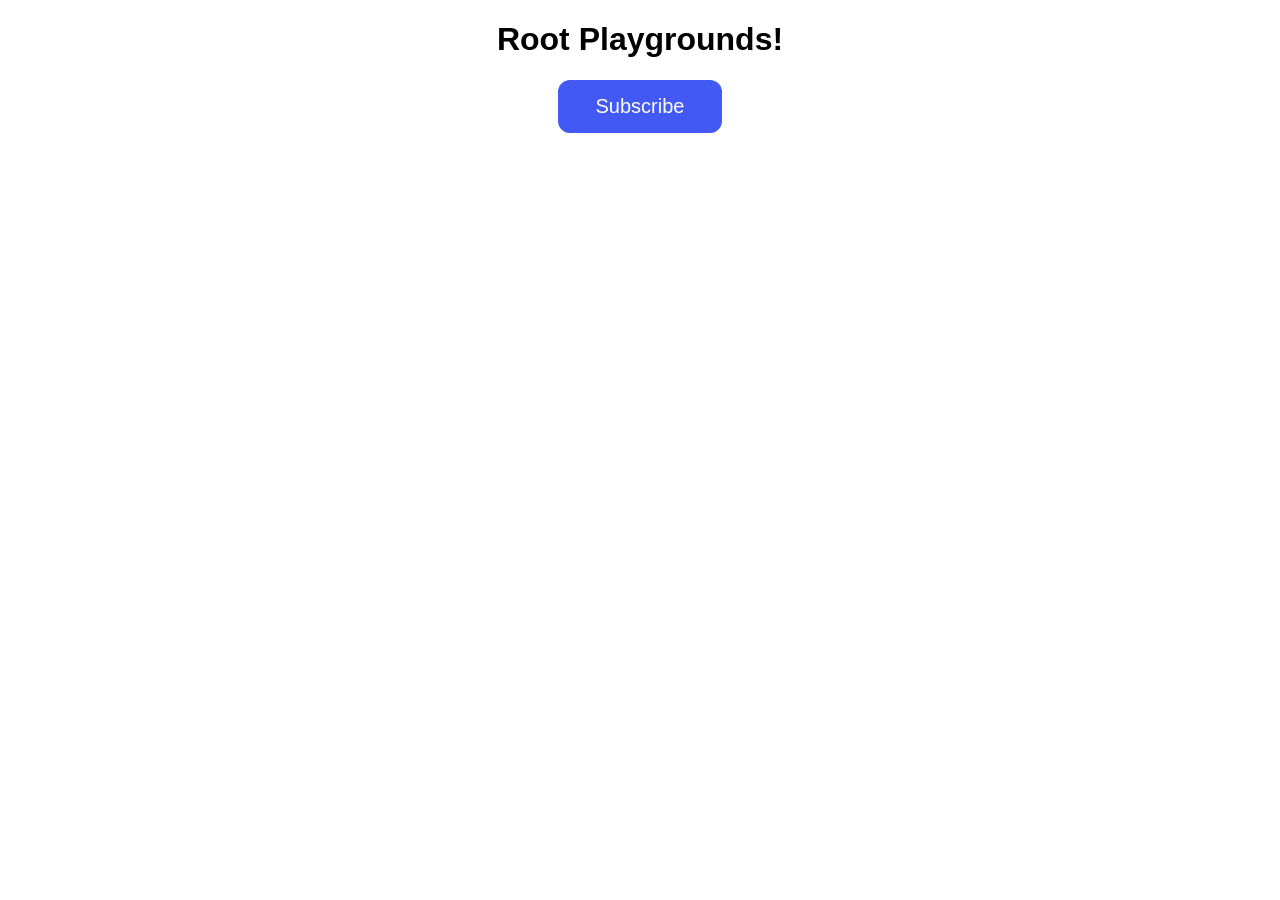
==== index.html @ 2275a536 "url updated" ====
<!DOCTYPE html>
<html lang="en-US">

	<link rel="stylesheet" href="style.css">

	<h1 class="title">Root Playgrounds!</h1>

	<a href="https://developer.apple.com/ul/sp0?url=https://rootrobotics.github.io/feed.json" class="button"> Subscribe </a>

</html>
---- style.css ----
html {
	font-family: sans-serif;
}

.title {
	text-align: center;
}

.button {
    background-color: #4259f4;
    color: white;
    margin: auto;
    padding: 15px 32px;
    text-align: center;
    text-decoration: none;
    display: block;
    width: 100px;
    font-size: 20px;
    font-weight: lighter;
    border-radius: 12px;
}
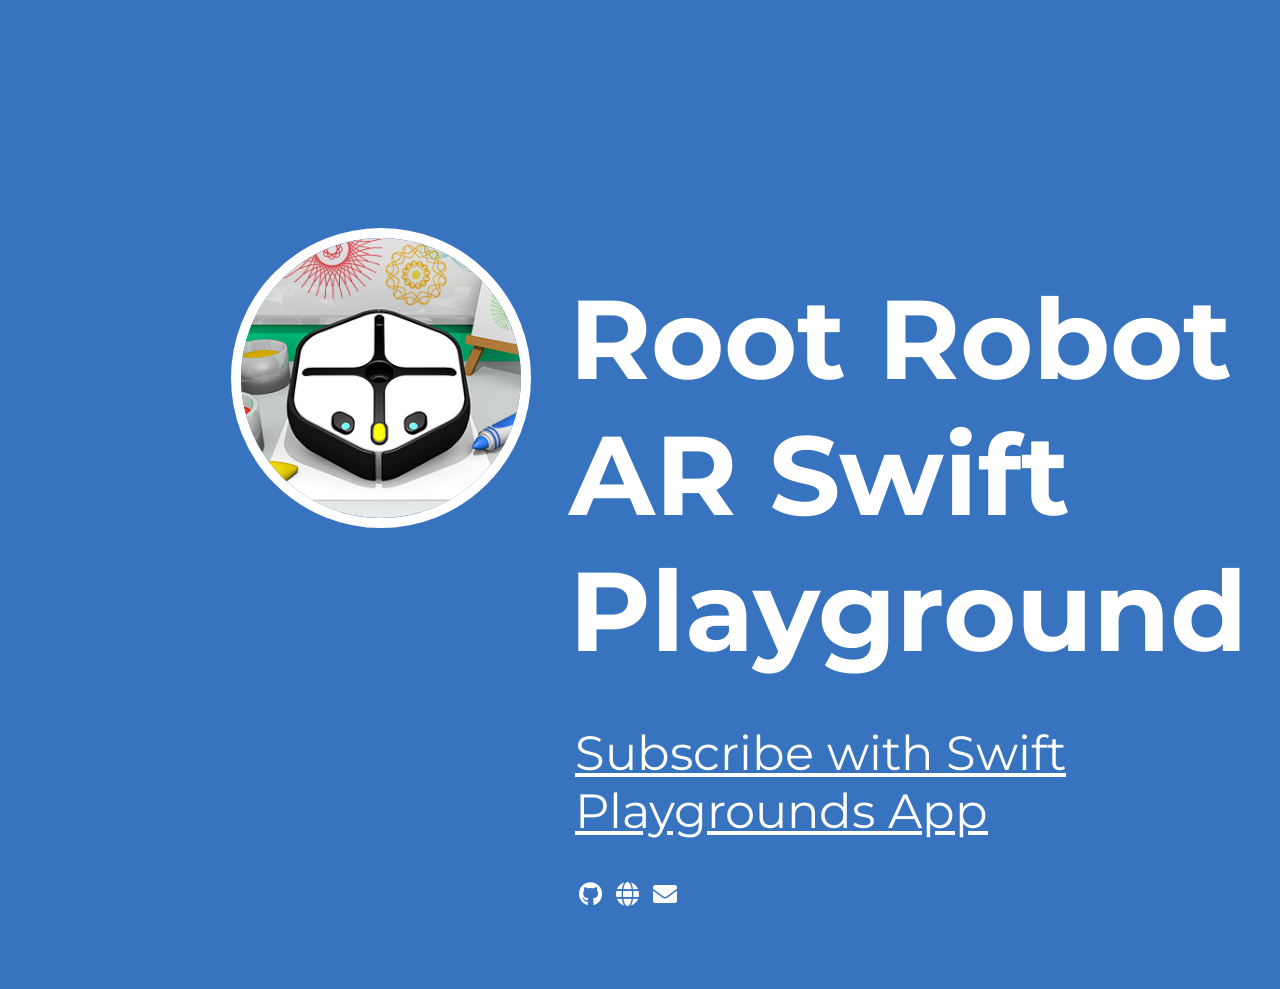
==== commit e63f4413: "Built hugo site in root directory Must run hugo command from RootRobotics.github.io directory" ====
--- a/index.html
+++ b/index.html
@@ -1,11 +1,55 @@
+<!DOCTYPE html>
+<html lang="en-us"><head>
+	<meta name="generator" content="Hugo 0.55.6" />
+    <meta charset="UTF-8">
+    <meta name="viewport" content="width=device-width, initial-scale=1.0">
+        <meta name="description" content="">
 
-<!DOCTYPE html>
-<html lang="en-US">
+    <title>
+            Root Robot AR Swift Playground
+    </title>
 
-	<link rel="stylesheet" href="style.css">
+    
+    <link rel="stylesheet" href="/css/style.css">
 
-	<h1 class="title">Root Playgrounds!</h1>
+    <link rel="stylesheet" href="https://fonts.googleapis.com/css?family=Montserrat:400,700">
+    <link rel="stylesheet" href="https://use.fontawesome.com/releases/v5.8.1/css/all.css" integrity="sha384-50oBUHEmvpQ+1lW4y57PTFmhCaXp0ML5d60M1M7uH2+nqUivzIebhndOJK28anvf" crossorigin="anonymous">
 
-	<a href="https://developer.apple.com/ul/sp0?url=https://rootrobotics.github.io/feed.json" class="button"> Subscribe </a>
+    
+    <link rel="apple-touch-icon" sizes="180x180" href="/apple-touch-icon.png">
+    <link rel="icon" type="image/png" sizes="32x32" href="/favicon-32x32.png">
+    <link rel="icon" type="image/png" sizes="16x16" href="/favicon-16x16.png">
+    <link rel="manifest" href="/site.webmanifest">
 
+    
+    <link href="/index.xml" rel="alternate" type="application/rss+xml" title="Root Robot AR Swift Playground" />
+
+    
+        
+    
+</head>
+<body>
+
+<main>
+    <div class="column left">
+        <img src="images/square.png" class="portrait" alt="Portrait" />
+    </div>
+    <div class="column right"><h1>Root Robot AR Swift Playground</h1><h2><a rel="me" href="https://developer.apple.com/ul/sp0?url=https://rootrobotics.github.io/feed.json">Subscribe with Swift Playgrounds App</a></h2>
+
+        <div class="links"><a rel="me" href="https://github.com/RootRobotics/RootRobotics.github.io" title="GitHub">
+                    <span class="fab fa-github"></span>
+                </a><a rel="me" href="https://RootRobotics.com" title="HomePage">
+                    <span class="fas fa-globe"></span>
+                </a><a rel="me" href="mailto:team@rootrobotics.com" title="EMail">
+                    <span class="fas fa-envelope"></span>
+                </a></div>
+    </div>
+</main>
+
+<footer>
+    <div class="column"></div>
+    <div class="column">
+        
+    </div>
+</footer></body>
 </html>
--- a/css/style.css
+++ b/css/style.css
@@ -0,0 +1 @@
+html,body{color:#fff;margin:1rem;padding:0}html{font-family:Montserrat,"Helvetica Neue","Segoe UI",Helvetica,Arial,sans-serif;font-size:16px;overflow-y:auto}body{background-color:#3773BF}a{-webkit-transition:color 0.2s ease-out;-moz-transition:color 0.2s ease-out;transition:color 0.2s ease-out;color:#fff}a:hover{color:#333}h1{font-size:7rem}h2{font-size:3rem;font-weight:normal}@media screen and (max-width: 992px){h1{font-size:10vw}h2{font-size:2.5rem}}img.portrait{box-sizing:border-box;border-radius:50%;border:10px solid #fff;margin:2em 3em;width:100%;height:auto;max-width:300px;max-height:300px}.column{flex:1}main{display:flex;margin-top:20vh}main .column.left{text-align:end}main .column.right h1{margin-left:-10px;margin-bottom:0.4em}main .column.right h2{margin-left:-4px;margin-top:0}main .column.right .links{margin-top:2.5rem;font-size:1.5rem}main .column.right .links a{margin-right:0.5rem;text-decoration:none}@media screen and (max-width: 992px){main{flex-direction:column;margin-top:0}main .column.left{text-align:center}main .column.right h1{margin-top:0}main img.portrait{margin:0}}footer{display:flex;margin-top:3rem;font-size:0.75rem}@media screen and (max-width: 992px){footer{flex-direction:column}}
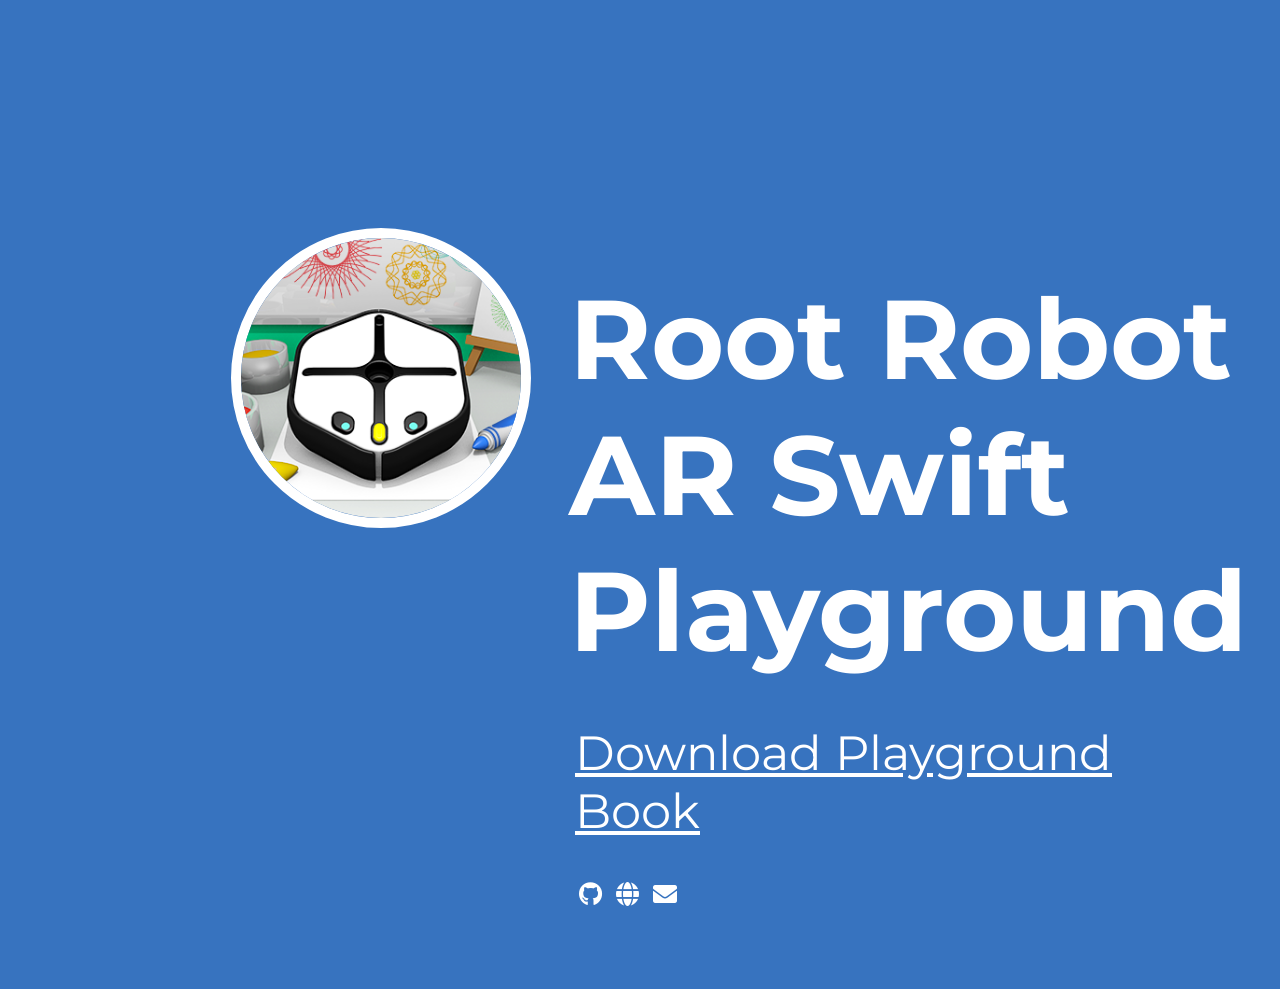
==== commit 324c80a5: "Directly download zip file" ====
--- a/index.html
+++ b/index.html
@@ -34,7 +34,7 @@
     <div class="column left">
         <img src="images/square.png" class="portrait" alt="Portrait" />
     </div>
-    <div class="column right"><h1>Root Robot AR Swift Playground</h1><h2><a rel="me" href="https://developer.apple.com/ul/sp0?url=https://rootrobotics.github.io/feed.json">Subscribe with Swift Playgrounds App</a></h2>
+    <div class="column right"><h1>Root Robot AR Swift Playground</h1><h2><a rel="me" href="https://rootrobotics.github.io/arroot/arroot.playgroundbook.zip">Download Playground Book</a></h2>
 
         <div class="links"><a rel="me" href="https://github.com/RootRobotics/RootRobotics.github.io" title="GitHub">
                     <span class="fab fa-github"></span>
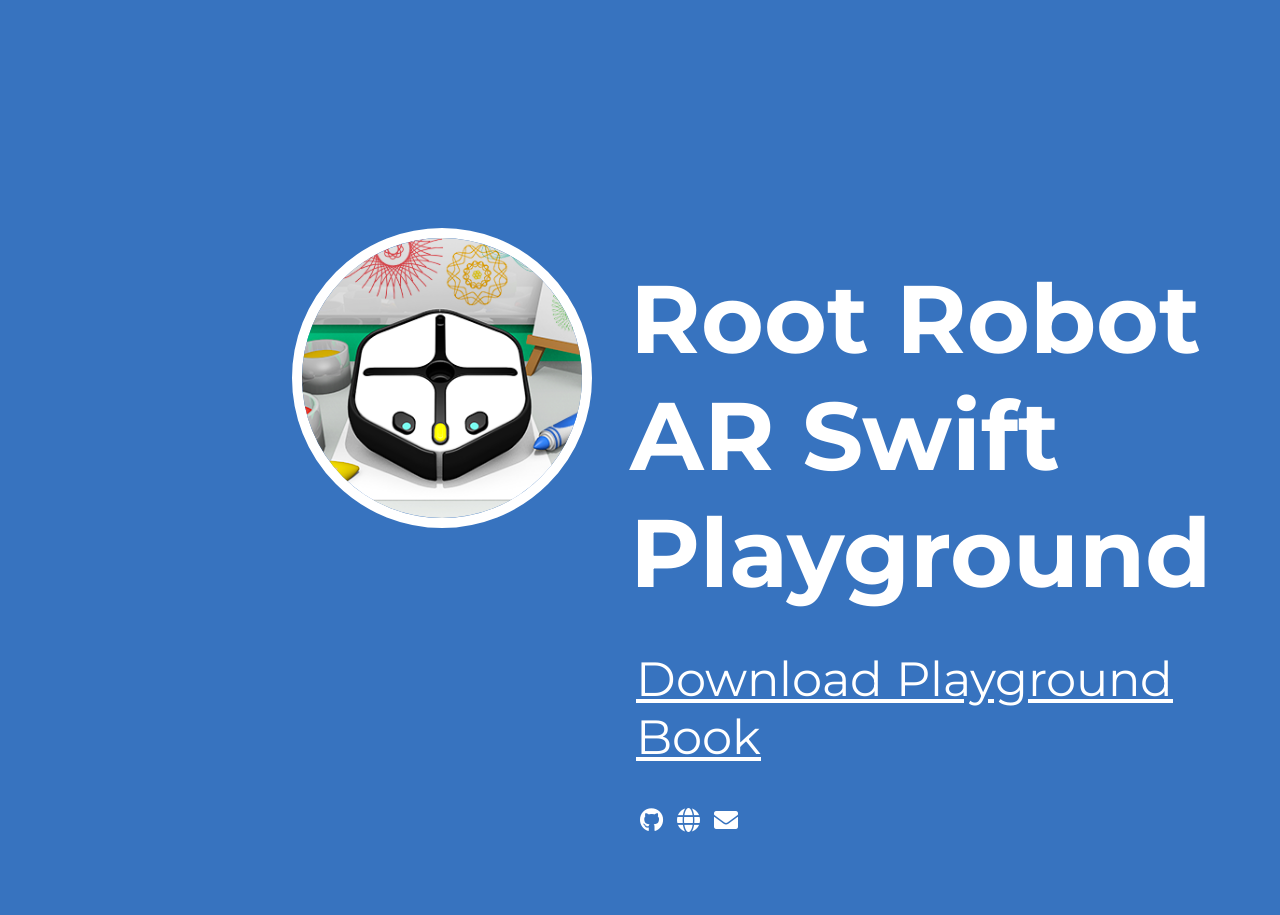
==== commit d9c6b2f9: "Rename playgroundbook, point towards root github account" ====
--- a/index.html
+++ b/index.html
@@ -34,9 +34,9 @@
     <div class="column left">
         <img src="images/square.png" class="portrait" alt="Portrait" />
     </div>
-    <div class="column right"><h1>Root Robot AR Swift Playground</h1><h2><a rel="me" href="https://rootrobotics.github.io/arroot/arroot.playgroundbook.zip">Download Playground Book</a></h2>
+    <div class="column right"><h1>Root Robot AR Swift Playground</h1><h2><a rel="me" href="https://rootrobotics.github.io/arroot/AR-Root-Robot.playgroundbook.zip">Download Playground Book</a></h2>
 
-        <div class="links"><a rel="me" href="https://github.com/RootRobotics/RootRobotics.github.io" title="GitHub">
+        <div class="links"><a rel="me" href="https://github.com/RootRobotics" title="GitHub">
                     <span class="fab fa-github"></span>
                 </a><a rel="me" href="https://RootRobotics.com" title="HomePage">
                     <span class="fas fa-globe"></span>
--- a/css/style.css
+++ b/css/style.css
@@ -1 +1 @@
-html,body{color:#fff;margin:1rem;padding:0}html{font-family:Montserrat,"Helvetica Neue","Segoe UI",Helvetica,Arial,sans-serif;font-size:16px;overflow-y:auto}body{background-color:#3773BF}a{-webkit-transition:color 0.2s ease-out;-moz-transition:color 0.2s ease-out;transition:color 0.2s ease-out;color:#fff}a:hover{color:#333}h1{font-size:7rem}h2{font-size:3rem;font-weight:normal}@media screen and (max-width: 992px){h1{font-size:10vw}h2{font-size:2.5rem}}img.portrait{box-sizing:border-box;border-radius:50%;border:10px solid #fff;margin:2em 3em;width:100%;height:auto;max-width:300px;max-height:300px}.column{flex:1}main{display:flex;margin-top:20vh}main .column.left{text-align:end}main .column.right h1{margin-left:-10px;margin-bottom:0.4em}main .column.right h2{margin-left:-4px;margin-top:0}main .column.right .links{margin-top:2.5rem;font-size:1.5rem}main .column.right .links a{margin-right:0.5rem;text-decoration:none}@media screen and (max-width: 992px){main{flex-direction:column;margin-top:0}main .column.left{text-align:center}main .column.right h1{margin-top:0}main img.portrait{margin:0}}footer{display:flex;margin-top:3rem;font-size:0.75rem}@media screen and (max-width: 992px){footer{flex-direction:column}}
+html,body{color:#fff;margin:1rem;padding:0}html{font-family:Montserrat,"Helvetica Neue","Segoe UI",Helvetica,Arial,sans-serif;font-size:16px;overflow-y:auto}body{background-color:#3773BF}a{-webkit-transition:color 0.2s ease-out;-moz-transition:color 0.2s ease-out;transition:color 0.2s ease-out;color:#fff}a:hover{color:#333}h1{font-size:6rem}h2{font-size:3rem;font-weight:normal}@media screen and (max-width: 992px){h1{font-size:5rem}h2{font-size:2.5rem}}img.portrait{box-sizing:border-box;border-radius:50%;border:10px solid #fff;margin:2em 3em;width:100%;height:auto;max-width:300px;max-height:300px}.column{flex:1}main{display:flex;margin-top:20vh}main .column.left{text-align:end}main .column.right h1{margin-left:-10px;margin-bottom:0.4em}main .column.right h2{margin-left:-4px;margin-top:0}main .column.right .links{margin-top:2.5rem;font-size:1.5rem}main .column.right .links a{margin-right:0.5rem;text-decoration:none}@media screen and (max-width: 992px){main{flex-direction:column;margin-top:0}main .column.left{text-align:center}main .column.right h1{margin-top:0}main img.portrait{margin:0}}footer{display:flex;margin-top:3rem;font-size:0.75rem}@media screen and (max-width: 992px){footer{flex-direction:column}}
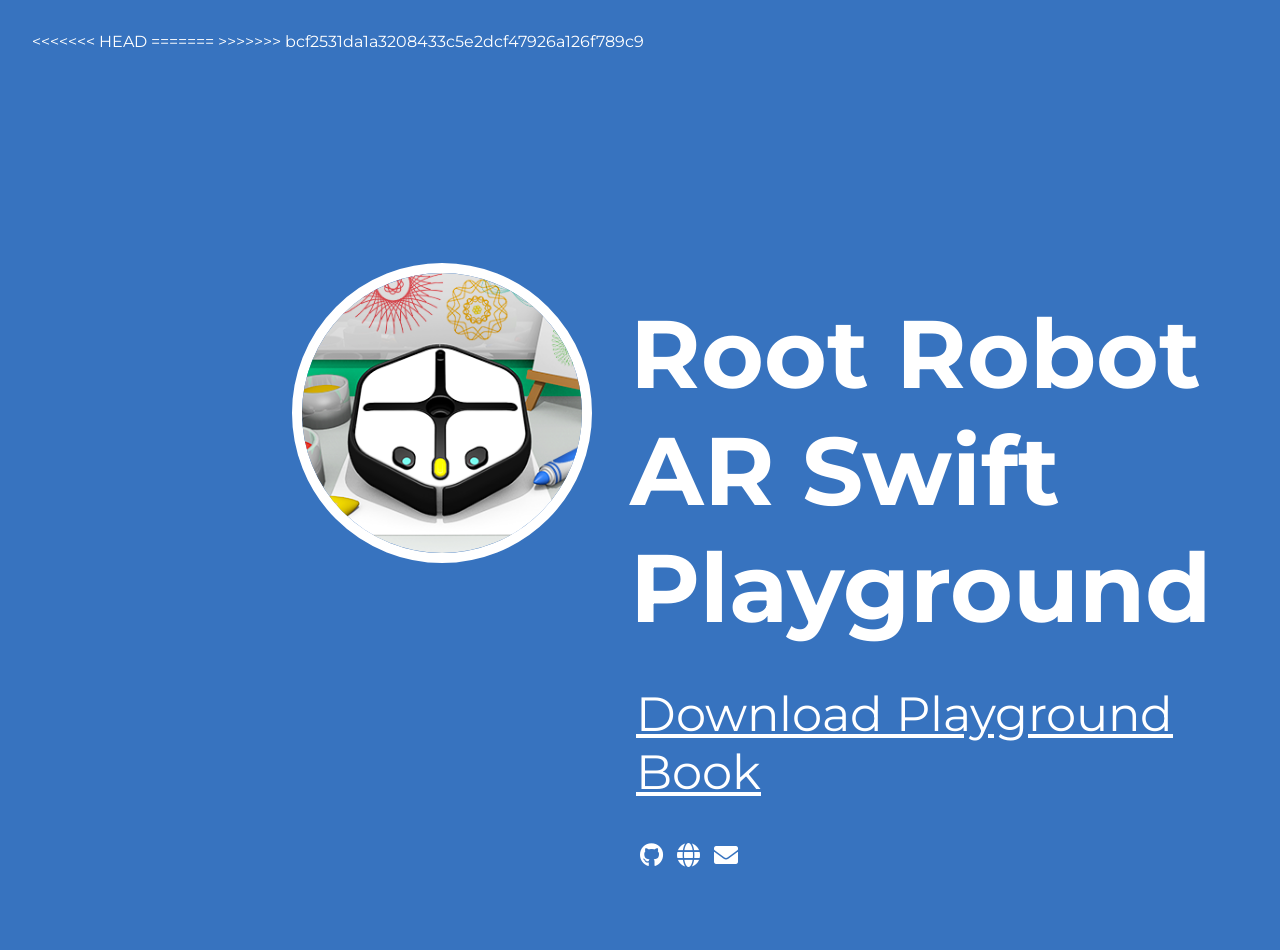
==== commit deed5a74: "resolve merge conflict" ====
--- a/index.html
+++ b/index.html
@@ -9,24 +9,41 @@
             Root Robot AR Swift Playground
     </title>
 
-    
+
     <link rel="stylesheet" href="/css/style.css">
 
     <link rel="stylesheet" href="https://fonts.googleapis.com/css?family=Montserrat:400,700">
     <link rel="stylesheet" href="https://use.fontawesome.com/releases/v5.8.1/css/all.css" integrity="sha384-50oBUHEmvpQ+1lW4y57PTFmhCaXp0ML5d60M1M7uH2+nqUivzIebhndOJK28anvf" crossorigin="anonymous">
 
-    
+
     <link rel="apple-touch-icon" sizes="180x180" href="/apple-touch-icon.png">
     <link rel="icon" type="image/png" sizes="32x32" href="/favicon-32x32.png">
     <link rel="icon" type="image/png" sizes="16x16" href="/favicon-16x16.png">
     <link rel="manifest" href="/site.webmanifest">
 
-    
+
     <link href="/index.xml" rel="alternate" type="application/rss+xml" title="Root Robot AR Swift Playground" />
 
+<<<<<<< HEAD
+
+
+
+=======
     
         
+<script type="application/javascript">
+var doNotTrack = false;
+if (!doNotTrack) {
+	window.ga=window.ga||function(){(ga.q=ga.q||[]).push(arguments)};ga.l=+new Date;
+	ga('create', 'UA-76730247-5', 'auto');
+	
+	ga('send', 'pageview');
+}
+</script>
+<script async src='https://www.google-analytics.com/analytics.js'></script>
+
     
+>>>>>>> bcf2531da1a3208433c5e2dcf47926a126f789c9
 </head>
 <body>
 
@@ -34,7 +51,7 @@
     <div class="column left">
         <img src="images/square.png" class="portrait" alt="Portrait" />
     </div>
-    <div class="column right"><h1>Root Robot AR Swift Playground</h1><h2><a rel="me" href="https://rootrobotics.github.io/arroot/AR-Root-Robot.playgroundbook.zip">Download Playground Book</a></h2>
+    <div class="column right"><h1>Root Robot AR Swift Playground</h1><h2><a rel="me" href="https://developer.apple.com/ul/sp0?url=https://rootrobotics.github.io/feed.json">Download Playground Book</a></h2>
 
         <div class="links"><a rel="me" href="https://github.com/RootRobotics" title="GitHub">
                     <span class="fab fa-github"></span>
@@ -49,7 +66,7 @@
 <footer>
     <div class="column"></div>
     <div class="column">
-        
+
     </div>
 </footer></body>
 </html>
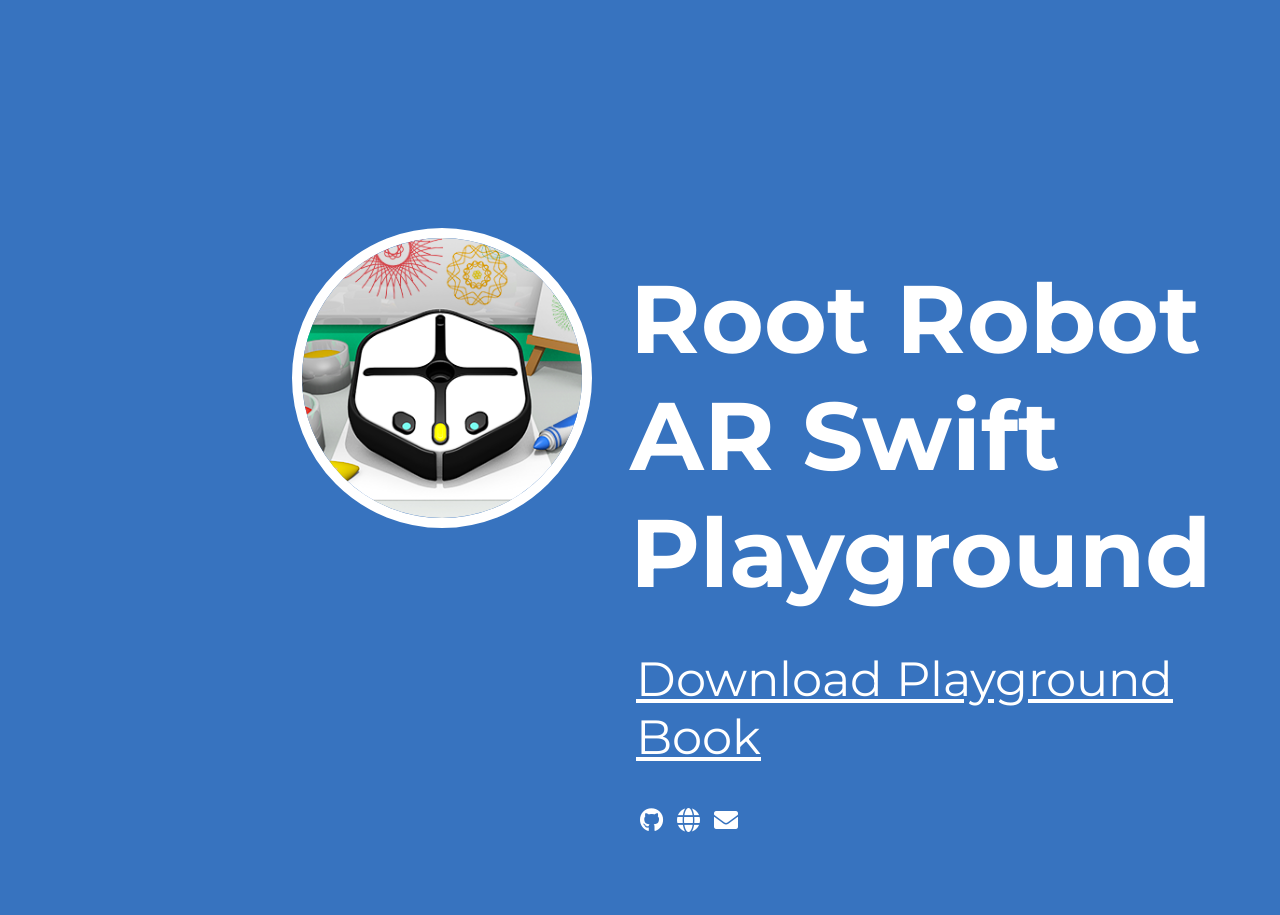
==== commit b0f53d34: "update" ====
--- a/index.html
+++ b/index.html
@@ -24,26 +24,20 @@
 
     <link href="/index.xml" rel="alternate" type="application/rss+xml" title="Root Robot AR Swift Playground" />
 
-<<<<<<< HEAD
 
 
-
-=======
-    
-        
 <script type="application/javascript">
 var doNotTrack = false;
 if (!doNotTrack) {
 	window.ga=window.ga||function(){(ga.q=ga.q||[]).push(arguments)};ga.l=+new Date;
 	ga('create', 'UA-76730247-5', 'auto');
-	
+
 	ga('send', 'pageview');
 }
 </script>
 <script async src='https://www.google-analytics.com/analytics.js'></script>
 
-    
->>>>>>> bcf2531da1a3208433c5e2dcf47926a126f789c9
+
 </head>
 <body>
 
